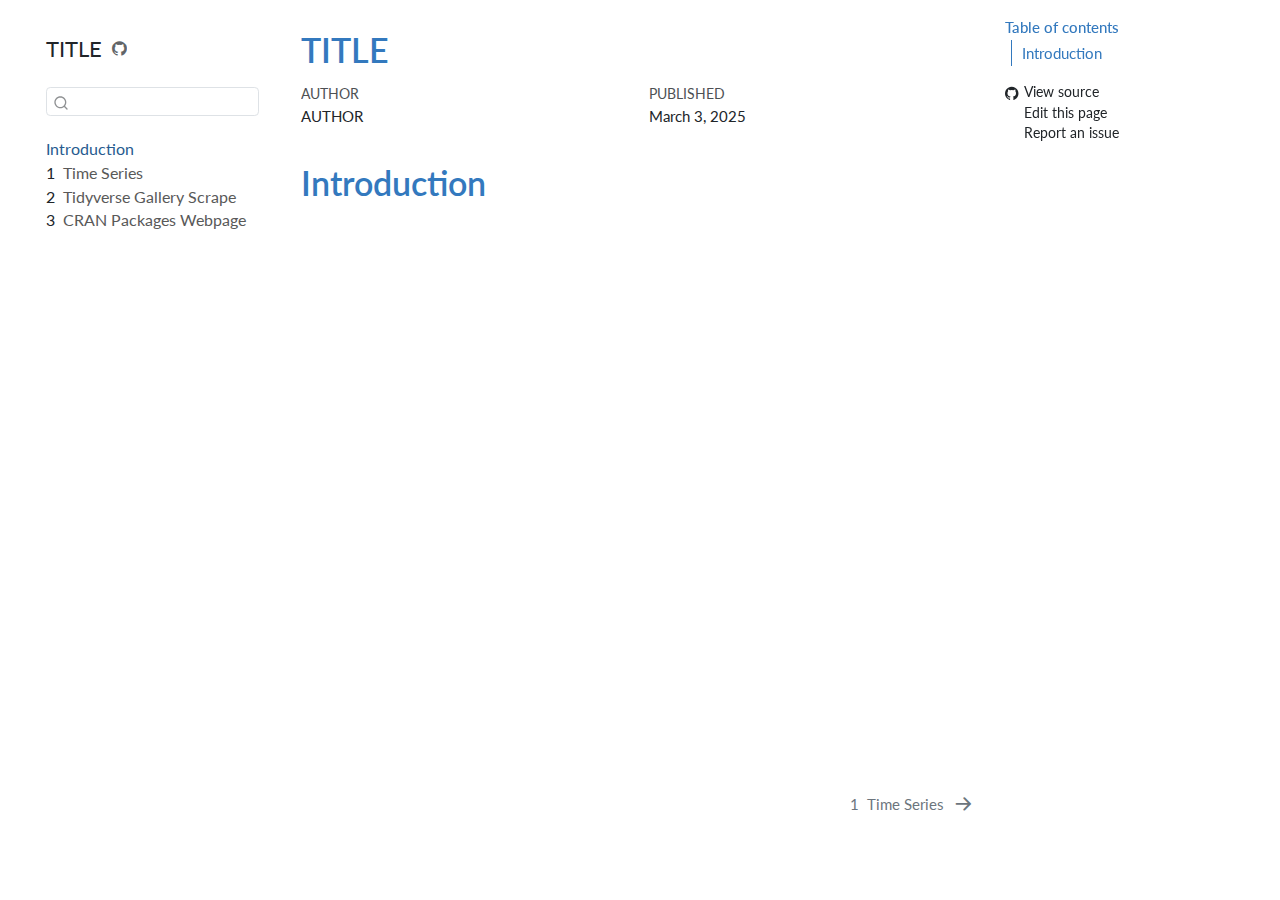
==== index.html @ 8b455f47 "Built site for gh-pages" ====
<!DOCTYPE html>
<html xmlns="http://www.w3.org/1999/xhtml" lang="en" xml:lang="en"><head>

<meta charset="utf-8">
<meta name="generator" content="quarto-1.6.42">

<meta name="viewport" content="width=device-width, initial-scale=1.0, user-scalable=yes">

<meta name="author" content="AUTHOR">
<meta name="dcterms.date" content="2025-03-03">

<title>TITLE</title>
<style>
code{white-space: pre-wrap;}
span.smallcaps{font-variant: small-caps;}
div.columns{display: flex; gap: min(4vw, 1.5em);}
div.column{flex: auto; overflow-x: auto;}
div.hanging-indent{margin-left: 1.5em; text-indent: -1.5em;}
ul.task-list{list-style: none;}
ul.task-list li input[type="checkbox"] {
  width: 0.8em;
  margin: 0 0.8em 0.2em -1em; /* quarto-specific, see https://github.com/quarto-dev/quarto-cli/issues/4556 */ 
  vertical-align: middle;
}
</style>


<script src="site_libs/quarto-nav/quarto-nav.js"></script>
<script src="site_libs/quarto-nav/headroom.min.js"></script>
<script src="site_libs/clipboard/clipboard.min.js"></script>
<script src="site_libs/quarto-search/autocomplete.umd.js"></script>
<script src="site_libs/quarto-search/fuse.min.js"></script>
<script src="site_libs/quarto-search/quarto-search.js"></script>
<meta name="quarto:offset" content="./">
<link href="./timeseries.html" rel="next">
<script src="site_libs/quarto-html/quarto.js"></script>
<script src="site_libs/quarto-html/popper.min.js"></script>
<script src="site_libs/quarto-html/tippy.umd.min.js"></script>
<script src="site_libs/quarto-html/anchor.min.js"></script>
<link href="site_libs/quarto-html/tippy.css" rel="stylesheet">
<link href="site_libs/quarto-html/quarto-syntax-highlighting-b891b38ab364706473ce60eca9eaa962.css" rel="stylesheet" id="quarto-text-highlighting-styles">
<script src="site_libs/bootstrap/bootstrap.min.js"></script>
<link href="site_libs/bootstrap/bootstrap-icons.css" rel="stylesheet">
<link href="site_libs/bootstrap/bootstrap-8e6ddb9742ebfa01f123bcba9d76fdf9.min.css" rel="stylesheet" append-hash="true" id="quarto-bootstrap" data-mode="light">
<script id="quarto-search-options" type="application/json">{
  "location": "sidebar",
  "copy-button": false,
  "collapse-after": 3,
  "panel-placement": "start",
  "type": "textbox",
  "limit": 50,
  "keyboard-shortcut": [
    "f",
    "/",
    "s"
  ],
  "show-item-context": false,
  "language": {
    "search-no-results-text": "No results",
    "search-matching-documents-text": "matching documents",
    "search-copy-link-title": "Copy link to search",
    "search-hide-matches-text": "Hide additional matches",
    "search-more-match-text": "more match in this document",
    "search-more-matches-text": "more matches in this document",
    "search-clear-button-title": "Clear",
    "search-text-placeholder": "",
    "search-detached-cancel-button-title": "Cancel",
    "search-submit-button-title": "Submit",
    "search-label": "Search"
  }
}</script>


</head>

<body class="nav-sidebar floating">

<div id="quarto-search-results"></div>
  <header id="quarto-header" class="headroom fixed-top">
  <nav class="quarto-secondary-nav">
    <div class="container-fluid d-flex">
      <button type="button" class="quarto-btn-toggle btn" data-bs-toggle="collapse" role="button" data-bs-target=".quarto-sidebar-collapse-item" aria-controls="quarto-sidebar" aria-expanded="false" aria-label="Toggle sidebar navigation" onclick="if (window.quartoToggleHeadroom) { window.quartoToggleHeadroom(); }">
        <i class="bi bi-layout-text-sidebar-reverse"></i>
      </button>
        <nav class="quarto-page-breadcrumbs" aria-label="breadcrumb"><ol class="breadcrumb"><li class="breadcrumb-item"><a href="./index.html">Introduction</a></li></ol></nav>
        <a class="flex-grow-1" role="navigation" data-bs-toggle="collapse" data-bs-target=".quarto-sidebar-collapse-item" aria-controls="quarto-sidebar" aria-expanded="false" aria-label="Toggle sidebar navigation" onclick="if (window.quartoToggleHeadroom) { window.quartoToggleHeadroom(); }">      
        </a>
      <button type="button" class="btn quarto-search-button" aria-label="Search" onclick="window.quartoOpenSearch();">
        <i class="bi bi-search"></i>
      </button>
    </div>
  </nav>
</header>
<!-- content -->
<div id="quarto-content" class="quarto-container page-columns page-rows-contents page-layout-article">
<!-- sidebar -->
  <nav id="quarto-sidebar" class="sidebar collapse collapse-horizontal quarto-sidebar-collapse-item sidebar-navigation floating overflow-auto">
    <div class="pt-lg-2 mt-2 text-left sidebar-header">
    <div class="sidebar-title mb-0 py-0">
      <a href="./">TITLE</a> 
        <div class="sidebar-tools-main">
    <a href="https://github.com/jtr13/ggwork" title="Source Code" class="quarto-navigation-tool px-1" aria-label="Source Code"><i class="bi bi-github"></i></a>
</div>
    </div>
      </div>
        <div class="mt-2 flex-shrink-0 align-items-center">
        <div class="sidebar-search">
        <div id="quarto-search" class="" title="Search"></div>
        </div>
        </div>
    <div class="sidebar-menu-container"> 
    <ul class="list-unstyled mt-1">
        <li class="sidebar-item">
  <div class="sidebar-item-container"> 
  <a href="./index.html" class="sidebar-item-text sidebar-link active">
 <span class="menu-text">Introduction</span></a>
  </div>
</li>
        <li class="sidebar-item">
  <div class="sidebar-item-container"> 
  <a href="./timeseries.html" class="sidebar-item-text sidebar-link">
 <span class="menu-text"><span class="chapter-number">1</span>&nbsp; <span class="chapter-title">Time Series</span></span></a>
  </div>
</li>
        <li class="sidebar-item">
  <div class="sidebar-item-container"> 
  <a href="./tidyverse_gallery_scrape.html" class="sidebar-item-text sidebar-link">
 <span class="menu-text"><span class="chapter-number">2</span>&nbsp; <span class="chapter-title">Tidyverse Gallery Scrape</span></span></a>
  </div>
</li>
        <li class="sidebar-item">
  <div class="sidebar-item-container"> 
  <a href="./cran_scrape.html" class="sidebar-item-text sidebar-link">
 <span class="menu-text"><span class="chapter-number">3</span>&nbsp; <span class="chapter-title">CRAN Packages Webpage</span></span></a>
  </div>
</li>
    </ul>
    </div>
</nav>
<div id="quarto-sidebar-glass" class="quarto-sidebar-collapse-item" data-bs-toggle="collapse" data-bs-target=".quarto-sidebar-collapse-item"></div>
<!-- margin-sidebar -->
    <div id="quarto-margin-sidebar" class="sidebar margin-sidebar">
        <nav id="TOC" role="doc-toc" class="toc-active">
    <h2 id="toc-title">Table of contents</h2>
   
  <ul>
  <li><a href="#introduction" id="toc-introduction" class="nav-link active" data-scroll-target="#introduction">Introduction</a></li>
  </ul>
<div class="toc-actions"><ul><li><a href="https://github.com/jtr13/ggwork/blob/main/index.qmd" class="toc-action"><i class="bi bi-github"></i>View source</a></li><li><a href="https://github.com/jtr13/ggwork/edit/main/index.qmd" class="toc-action"><i class="bi empty"></i>Edit this page</a></li><li><a href="https://github.com/jtr13/ggwork/issues/new" class="toc-action"><i class="bi empty"></i>Report an issue</a></li></ul></div></nav>
    </div>
<!-- main -->
<main class="content" id="quarto-document-content">

<header id="title-block-header" class="quarto-title-block default">
<div class="quarto-title">
<h1 class="title">TITLE</h1>
</div>



<div class="quarto-title-meta">

    <div>
    <div class="quarto-title-meta-heading">Author</div>
    <div class="quarto-title-meta-contents">
             <p>AUTHOR </p>
          </div>
  </div>
    
    <div>
    <div class="quarto-title-meta-heading">Published</div>
    <div class="quarto-title-meta-contents">
      <p class="date">March 3, 2025</p>
    </div>
  </div>
  
    
  </div>
  


</header>


<section id="introduction" class="level1 unnumbered">
<h1 class="unnumbered">Introduction</h1>


</section>

</main> <!-- /main -->
<script id="quarto-html-after-body" type="application/javascript">
window.document.addEventListener("DOMContentLoaded", function (event) {
  const toggleBodyColorMode = (bsSheetEl) => {
    const mode = bsSheetEl.getAttribute("data-mode");
    const bodyEl = window.document.querySelector("body");
    if (mode === "dark") {
      bodyEl.classList.add("quarto-dark");
      bodyEl.classList.remove("quarto-light");
    } else {
      bodyEl.classList.add("quarto-light");
      bodyEl.classList.remove("quarto-dark");
    }
  }
  const toggleBodyColorPrimary = () => {
    const bsSheetEl = window.document.querySelector("link#quarto-bootstrap");
    if (bsSheetEl) {
      toggleBodyColorMode(bsSheetEl);
    }
  }
  toggleBodyColorPrimary();  
  const icon = "";
  const anchorJS = new window.AnchorJS();
  anchorJS.options = {
    placement: 'right',
    icon: icon
  };
  anchorJS.add('.anchored');
  const isCodeAnnotation = (el) => {
    for (const clz of el.classList) {
      if (clz.startsWith('code-annotation-')) {                     
        return true;
      }
    }
    return false;
  }
  const onCopySuccess = function(e) {
    // button target
    const button = e.trigger;
    // don't keep focus
    button.blur();
    // flash "checked"
    button.classList.add('code-copy-button-checked');
    var currentTitle = button.getAttribute("title");
    button.setAttribute("title", "Copied!");
    let tooltip;
    if (window.bootstrap) {
      button.setAttribute("data-bs-toggle", "tooltip");
      button.setAttribute("data-bs-placement", "left");
      button.setAttribute("data-bs-title", "Copied!");
      tooltip = new bootstrap.Tooltip(button, 
        { trigger: "manual", 
          customClass: "code-copy-button-tooltip",
          offset: [0, -8]});
      tooltip.show();    
    }
    setTimeout(function() {
      if (tooltip) {
        tooltip.hide();
        button.removeAttribute("data-bs-title");
        button.removeAttribute("data-bs-toggle");
        button.removeAttribute("data-bs-placement");
      }
      button.setAttribute("title", currentTitle);
      button.classList.remove('code-copy-button-checked');
    }, 1000);
    // clear code selection
    e.clearSelection();
  }
  const getTextToCopy = function(trigger) {
      const codeEl = trigger.previousElementSibling.cloneNode(true);
      for (const childEl of codeEl.children) {
        if (isCodeAnnotation(childEl)) {
          childEl.remove();
        }
      }
      return codeEl.innerText;
  }
  const clipboard = new window.ClipboardJS('.code-copy-button:not([data-in-quarto-modal])', {
    text: getTextToCopy
  });
  clipboard.on('success', onCopySuccess);
  if (window.document.getElementById('quarto-embedded-source-code-modal')) {
    const clipboardModal = new window.ClipboardJS('.code-copy-button[data-in-quarto-modal]', {
      text: getTextToCopy,
      container: window.document.getElementById('quarto-embedded-source-code-modal')
    });
    clipboardModal.on('success', onCopySuccess);
  }
    var localhostRegex = new RegExp(/^(?:http|https):\/\/localhost\:?[0-9]*\//);
    var mailtoRegex = new RegExp(/^mailto:/);
      var filterRegex = new RegExp("https:\/\/jtr13\.github\.io\/ggwork");
    var isInternal = (href) => {
        return filterRegex.test(href) || localhostRegex.test(href) || mailtoRegex.test(href);
    }
    // Inspect non-navigation links and adorn them if external
 	var links = window.document.querySelectorAll('a[href]:not(.nav-link):not(.navbar-brand):not(.toc-action):not(.sidebar-link):not(.sidebar-item-toggle):not(.pagination-link):not(.no-external):not([aria-hidden]):not(.dropdown-item):not(.quarto-navigation-tool):not(.about-link)');
    for (var i=0; i<links.length; i++) {
      const link = links[i];
      if (!isInternal(link.href)) {
        // undo the damage that might have been done by quarto-nav.js in the case of
        // links that we want to consider external
        if (link.dataset.originalHref !== undefined) {
          link.href = link.dataset.originalHref;
        }
      }
    }
  function tippyHover(el, contentFn, onTriggerFn, onUntriggerFn) {
    const config = {
      allowHTML: true,
      maxWidth: 500,
      delay: 100,
      arrow: false,
      appendTo: function(el) {
          return el.parentElement;
      },
      interactive: true,
      interactiveBorder: 10,
      theme: 'quarto',
      placement: 'bottom-start',
    };
    if (contentFn) {
      config.content = contentFn;
    }
    if (onTriggerFn) {
      config.onTrigger = onTriggerFn;
    }
    if (onUntriggerFn) {
      config.onUntrigger = onUntriggerFn;
    }
    window.tippy(el, config); 
  }
  const noterefs = window.document.querySelectorAll('a[role="doc-noteref"]');
  for (var i=0; i<noterefs.length; i++) {
    const ref = noterefs[i];
    tippyHover(ref, function() {
      // use id or data attribute instead here
      let href = ref.getAttribute('data-footnote-href') || ref.getAttribute('href');
      try { href = new URL(href).hash; } catch {}
      const id = href.replace(/^#\/?/, "");
      const note = window.document.getElementById(id);
      if (note) {
        return note.innerHTML;
      } else {
        return "";
      }
    });
  }
  const xrefs = window.document.querySelectorAll('a.quarto-xref');
  const processXRef = (id, note) => {
    // Strip column container classes
    const stripColumnClz = (el) => {
      el.classList.remove("page-full", "page-columns");
      if (el.children) {
        for (const child of el.children) {
          stripColumnClz(child);
        }
      }
    }
    stripColumnClz(note)
    if (id === null || id.startsWith('sec-')) {
      // Special case sections, only their first couple elements
      const container = document.createElement("div");
      if (note.children && note.children.length > 2) {
        container.appendChild(note.children[0].cloneNode(true));
        for (let i = 1; i < note.children.length; i++) {
          const child = note.children[i];
          if (child.tagName === "P" && child.innerText === "") {
            continue;
          } else {
            container.appendChild(child.cloneNode(true));
            break;
          }
        }
        if (window.Quarto?.typesetMath) {
          window.Quarto.typesetMath(container);
        }
        return container.innerHTML
      } else {
        if (window.Quarto?.typesetMath) {
          window.Quarto.typesetMath(note);
        }
        return note.innerHTML;
      }
    } else {
      // Remove any anchor links if they are present
      const anchorLink = note.querySelector('a.anchorjs-link');
      if (anchorLink) {
        anchorLink.remove();
      }
      if (window.Quarto?.typesetMath) {
        window.Quarto.typesetMath(note);
      }
      if (note.classList.contains("callout")) {
        return note.outerHTML;
      } else {
        return note.innerHTML;
      }
    }
  }
  for (var i=0; i<xrefs.length; i++) {
    const xref = xrefs[i];
    tippyHover(xref, undefined, function(instance) {
      instance.disable();
      let url = xref.getAttribute('href');
      let hash = undefined; 
      if (url.startsWith('#')) {
        hash = url;
      } else {
        try { hash = new URL(url).hash; } catch {}
      }
      if (hash) {
        const id = hash.replace(/^#\/?/, "");
        const note = window.document.getElementById(id);
        if (note !== null) {
          try {
            const html = processXRef(id, note.cloneNode(true));
            instance.setContent(html);
          } finally {
            instance.enable();
            instance.show();
          }
        } else {
          // See if we can fetch this
          fetch(url.split('#')[0])
          .then(res => res.text())
          .then(html => {
            const parser = new DOMParser();
            const htmlDoc = parser.parseFromString(html, "text/html");
            const note = htmlDoc.getElementById(id);
            if (note !== null) {
              const html = processXRef(id, note);
              instance.setContent(html);
            } 
          }).finally(() => {
            instance.enable();
            instance.show();
          });
        }
      } else {
        // See if we can fetch a full url (with no hash to target)
        // This is a special case and we should probably do some content thinning / targeting
        fetch(url)
        .then(res => res.text())
        .then(html => {
          const parser = new DOMParser();
          const htmlDoc = parser.parseFromString(html, "text/html");
          const note = htmlDoc.querySelector('main.content');
          if (note !== null) {
            // This should only happen for chapter cross references
            // (since there is no id in the URL)
            // remove the first header
            if (note.children.length > 0 && note.children[0].tagName === "HEADER") {
              note.children[0].remove();
            }
            const html = processXRef(null, note);
            instance.setContent(html);
          } 
        }).finally(() => {
          instance.enable();
          instance.show();
        });
      }
    }, function(instance) {
    });
  }
      let selectedAnnoteEl;
      const selectorForAnnotation = ( cell, annotation) => {
        let cellAttr = 'data-code-cell="' + cell + '"';
        let lineAttr = 'data-code-annotation="' +  annotation + '"';
        const selector = 'span[' + cellAttr + '][' + lineAttr + ']';
        return selector;
      }
      const selectCodeLines = (annoteEl) => {
        const doc = window.document;
        const targetCell = annoteEl.getAttribute("data-target-cell");
        const targetAnnotation = annoteEl.getAttribute("data-target-annotation");
        const annoteSpan = window.document.querySelector(selectorForAnnotation(targetCell, targetAnnotation));
        const lines = annoteSpan.getAttribute("data-code-lines").split(",");
        const lineIds = lines.map((line) => {
          return targetCell + "-" + line;
        })
        let top = null;
        let height = null;
        let parent = null;
        if (lineIds.length > 0) {
            //compute the position of the single el (top and bottom and make a div)
            const el = window.document.getElementById(lineIds[0]);
            top = el.offsetTop;
            height = el.offsetHeight;
            parent = el.parentElement.parentElement;
          if (lineIds.length > 1) {
            const lastEl = window.document.getElementById(lineIds[lineIds.length - 1]);
            const bottom = lastEl.offsetTop + lastEl.offsetHeight;
            height = bottom - top;
          }
          if (top !== null && height !== null && parent !== null) {
            // cook up a div (if necessary) and position it 
            let div = window.document.getElementById("code-annotation-line-highlight");
            if (div === null) {
              div = window.document.createElement("div");
              div.setAttribute("id", "code-annotation-line-highlight");
              div.style.position = 'absolute';
              parent.appendChild(div);
            }
            div.style.top = top - 2 + "px";
            div.style.height = height + 4 + "px";
            div.style.left = 0;
            let gutterDiv = window.document.getElementById("code-annotation-line-highlight-gutter");
            if (gutterDiv === null) {
              gutterDiv = window.document.createElement("div");
              gutterDiv.setAttribute("id", "code-annotation-line-highlight-gutter");
              gutterDiv.style.position = 'absolute';
              const codeCell = window.document.getElementById(targetCell);
              const gutter = codeCell.querySelector('.code-annotation-gutter');
              gutter.appendChild(gutterDiv);
            }
            gutterDiv.style.top = top - 2 + "px";
            gutterDiv.style.height = height + 4 + "px";
          }
          selectedAnnoteEl = annoteEl;
        }
      };
      const unselectCodeLines = () => {
        const elementsIds = ["code-annotation-line-highlight", "code-annotation-line-highlight-gutter"];
        elementsIds.forEach((elId) => {
          const div = window.document.getElementById(elId);
          if (div) {
            div.remove();
          }
        });
        selectedAnnoteEl = undefined;
      };
        // Handle positioning of the toggle
    window.addEventListener(
      "resize",
      throttle(() => {
        elRect = undefined;
        if (selectedAnnoteEl) {
          selectCodeLines(selectedAnnoteEl);
        }
      }, 10)
    );
    function throttle(fn, ms) {
    let throttle = false;
    let timer;
      return (...args) => {
        if(!throttle) { // first call gets through
            fn.apply(this, args);
            throttle = true;
        } else { // all the others get throttled
            if(timer) clearTimeout(timer); // cancel #2
            timer = setTimeout(() => {
              fn.apply(this, args);
              timer = throttle = false;
            }, ms);
        }
      };
    }
      // Attach click handler to the DT
      const annoteDls = window.document.querySelectorAll('dt[data-target-cell]');
      for (const annoteDlNode of annoteDls) {
        annoteDlNode.addEventListener('click', (event) => {
          const clickedEl = event.target;
          if (clickedEl !== selectedAnnoteEl) {
            unselectCodeLines();
            const activeEl = window.document.querySelector('dt[data-target-cell].code-annotation-active');
            if (activeEl) {
              activeEl.classList.remove('code-annotation-active');
            }
            selectCodeLines(clickedEl);
            clickedEl.classList.add('code-annotation-active');
          } else {
            // Unselect the line
            unselectCodeLines();
            clickedEl.classList.remove('code-annotation-active');
          }
        });
      }
  const findCites = (el) => {
    const parentEl = el.parentElement;
    if (parentEl) {
      const cites = parentEl.dataset.cites;
      if (cites) {
        return {
          el,
          cites: cites.split(' ')
        };
      } else {
        return findCites(el.parentElement)
      }
    } else {
      return undefined;
    }
  };
  var bibliorefs = window.document.querySelectorAll('a[role="doc-biblioref"]');
  for (var i=0; i<bibliorefs.length; i++) {
    const ref = bibliorefs[i];
    const citeInfo = findCites(ref);
    if (citeInfo) {
      tippyHover(citeInfo.el, function() {
        var popup = window.document.createElement('div');
        citeInfo.cites.forEach(function(cite) {
          var citeDiv = window.document.createElement('div');
          citeDiv.classList.add('hanging-indent');
          citeDiv.classList.add('csl-entry');
          var biblioDiv = window.document.getElementById('ref-' + cite);
          if (biblioDiv) {
            citeDiv.innerHTML = biblioDiv.innerHTML;
          }
          popup.appendChild(citeDiv);
        });
        return popup.innerHTML;
      });
    }
  }
});
</script>
<nav class="page-navigation">
  <div class="nav-page nav-page-previous">
  </div>
  <div class="nav-page nav-page-next">
      <a href="./timeseries.html" class="pagination-link" aria-label="Time Series">
        <span class="nav-page-text"><span class="chapter-number">1</span>&nbsp; <span class="chapter-title">Time Series</span></span> <i class="bi bi-arrow-right-short"></i>
      </a>
  </div>
</nav>
</div> <!-- /content -->




<footer class="footer"><div class="nav-footer"><div class="nav-footer-center"><div class="toc-actions d-sm-block d-md-none"><ul><li><a href="https://github.com/jtr13/ggwork/blob/main/index.qmd" class="toc-action"><i class="bi bi-github"></i>View source</a></li><li><a href="https://github.com/jtr13/ggwork/edit/main/index.qmd" class="toc-action"><i class="bi empty"></i>Edit this page</a></li><li><a href="https://github.com/jtr13/ggwork/issues/new" class="toc-action"><i class="bi empty"></i>Report an issue</a></li></ul></div></div></div></footer></body></html>
---- site_libs/quarto-html/tippy.css ----
.tippy-box[data-animation=fade][data-state=hidden]{opacity:0}[data-tippy-root]{max-width:calc(100vw - 10px)}.tippy-box{position:relative;background-color:#333;color:#fff;border-radius:4px;font-size:14px;line-height:1.4;white-space:normal;outline:0;transition-property:transform,visibility,opacity}.tippy-box[data-placement^=top]>.tippy-arrow{bottom:0}.tippy-box[data-placement^=top]>.tippy-arrow:before{bottom:-7px;left:0;border-width:8px 8px 0;border-top-color:initial;transform-origin:center top}.tippy-box[data-placement^=bottom]>.tippy-arrow{top:0}.tippy-box[data-placement^=bottom]>.tippy-arrow:before{top:-7px;left:0;border-width:0 8px 8px;border-bottom-color:initial;transform-origin:center bottom}.tippy-box[data-placement^=left]>.tippy-arrow{right:0}.tippy-box[data-placement^=left]>.tippy-arrow:before{border-width:8px 0 8px 8px;border-left-color:initial;right:-7px;transform-origin:center left}.tippy-box[data-placement^=right]>.tippy-arrow{left:0}.tippy-box[data-placement^=right]>.tippy-arrow:before{left:-7px;border-width:8px 8px 8px 0;border-right-color:initial;transform-origin:center right}.tippy-box[data-inertia][data-state=visible]{transition-timing-function:cubic-bezier(.54,1.5,.38,1.11)}.tippy-arrow{width:16px;height:16px;color:#333}.tippy-arrow:before{content:"";position:absolute;border-color:transparent;border-style:solid}.tippy-content{position:relative;padding:5px 9px;z-index:1}
---- site_libs/quarto-html/quarto-syntax-highlighting-b891b38ab364706473ce60eca9eaa962.css ----
/* quarto syntax highlight colors */
:root {
  --quarto-hl-at-color: #9753B8;
  --quarto-hl-fu-color: #3379be;
  --quarto-hl-sc-color: #ff5500;
  --quarto-hl-st-color: #666666;
  --quarto-hl-dv-color: #666666;
  --quarto-hl-co-color: #666666;
  --quarto-hl-fl-color: #666666;
  --quarto-hl-kw-color: #000000;
  --quarto-hl-va-color: #0057ae;
  --quarto-hl-cf-color: #000000;
  --quarto-hl-op-color: #000000;
  --quarto-hl-bu-color: #644a9b;
  --quarto-hl-ex-color: #0095ff;
  --quarto-hl-pp-color: #006e28;
  --quarto-hl-ch-color: #924c9d;
  --quarto-hl-vs-color: #ea0404;
  --quarto-hl-ss-color: #ff5500;
  --quarto-hl-im-color: #644a9b;
  --quarto-hl-dt-color: #0057ae;
  --quarto-hl-bn-color: #b08000;
  --quarto-hl-cn-color: #aa5500;
  --quarto-hl-do-color: #607880;
  --quarto-hl-an-color: #ca60ca;
  --quarto-hl-cv-color: #0095ff;
  --quarto-hl-re-color: #0057ae;
  --quarto-hl-in-color: #d2d2d2;
  --quarto-hl-wa-color: #d2d2d2;
  --quarto-hl-al-color: #bf0303;
  --quarto-hl-er-color: #bf0303;
}

/* other quarto variables */
:root {
  --quarto-font-monospace: SFMono-Regular, Menlo, Monaco, Consolas, "Liberation Mono", "Courier New", monospace;
}

pre > code.sourceCode > span {
  color: #000000;
  font-style: inherit;
}

code span {
  color: #000000;
  font-style: inherit;
}

code.sourceCode > span {
  color: #000000;
  font-style: inherit;
}

div.sourceCode,
div.sourceCode pre.sourceCode {
  color: #000000;
  font-style: inherit;
}

code span.at {
  color: #9753B8;
  font-weight: bold;
}

code span.fu {
  color: #3379be;
  font-weight: bold;
}

code span.sc {
  color: #ff5500;
  font-weight: bold;
}

code span.st {
  color: #666666;
}

code span.dv {
  color: #666666;
}

code span.co {
  color: #666666;
}

code span.fl {
  color: #666666;
}

code span.kw {
  color: #000000;
  font-weight: bold;
}

code span.va {
  color: #0057ae;
}

code span.cf {
  color: #000000;
  font-weight: bold;
}

code span.op {
  color: #000000;
}

code span.bu {
  color: #644a9b;
}

code span.ex {
  color: #0095ff;
  font-weight: bold;
}

code span.pp {
  color: #006e28;
}

code span.ch {
  color: #924c9d;
}

code span.vs {
  color: #ea0404;
}

code span.ss {
  color: #ff5500;
}

code span.im {
  color: #644a9b;
}

code span.dt {
  color: #0057ae;
}

code span.bn {
  color: #b08000;
}

code span.cn {
  color: #aa5500;
}

code span.do {
  color: #607880;
}

code span.an {
  color: #ca60ca;
}

code span.cv {
  color: #0095ff;
}

code span.re {
  color: #0057ae;
  background-color: #e0e9f8;
}

code span.in {
  color: #d2d2d2;
}

code span.wa {
  color: #d2d2d2;
}

code span.al {
  color: #bf0303;
  background-color: #f7e6e6;
  font-weight: bold;
}

code span.er {
  color: #bf0303;
  text-decoration: underline;
}

.prevent-inlining {
  content: "</";
}

/*# sourceMappingURL=41fa442ffab8905fe16fb743f2e4d808.css.map */
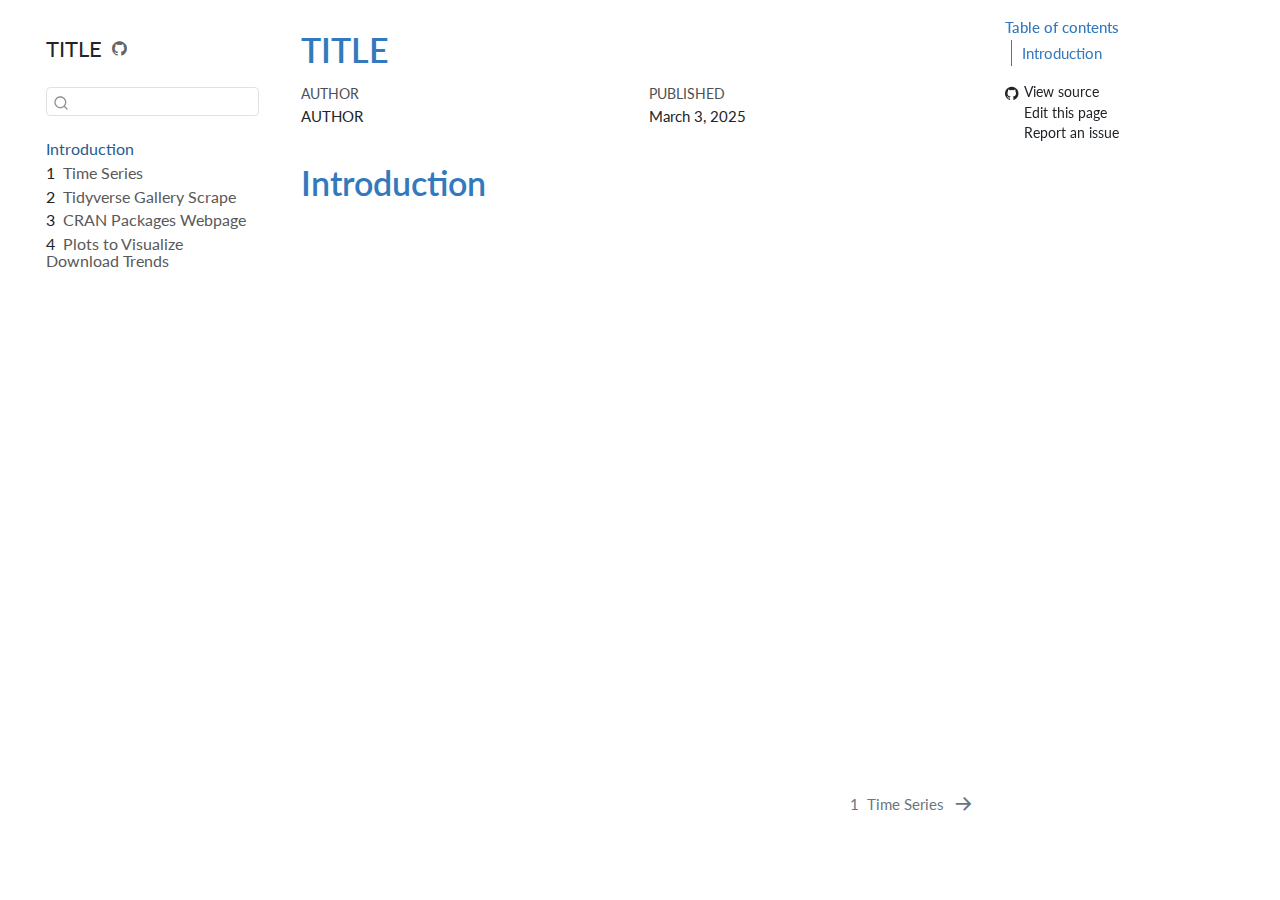
==== commit 72f50c61: "Built site for gh-pages" ====
--- a/index.html
+++ b/index.html
@@ -132,6 +132,12 @@
   <div class="sidebar-item-container"> 
   <a href="./cran_scrape.html" class="sidebar-item-text sidebar-link">
  <span class="menu-text"><span class="chapter-number">3</span>&nbsp; <span class="chapter-title">CRAN Packages Webpage</span></span></a>
+  </div>
+</li>
+        <li class="sidebar-item">
+  <div class="sidebar-item-container"> 
+  <a href="./cd_plots.html" class="sidebar-item-text sidebar-link">
+ <span class="menu-text"><span class="chapter-number">4</span>&nbsp; <span class="chapter-title">Plots to Visualize Download Trends</span></span></a>
   </div>
 </li>
     </ul>
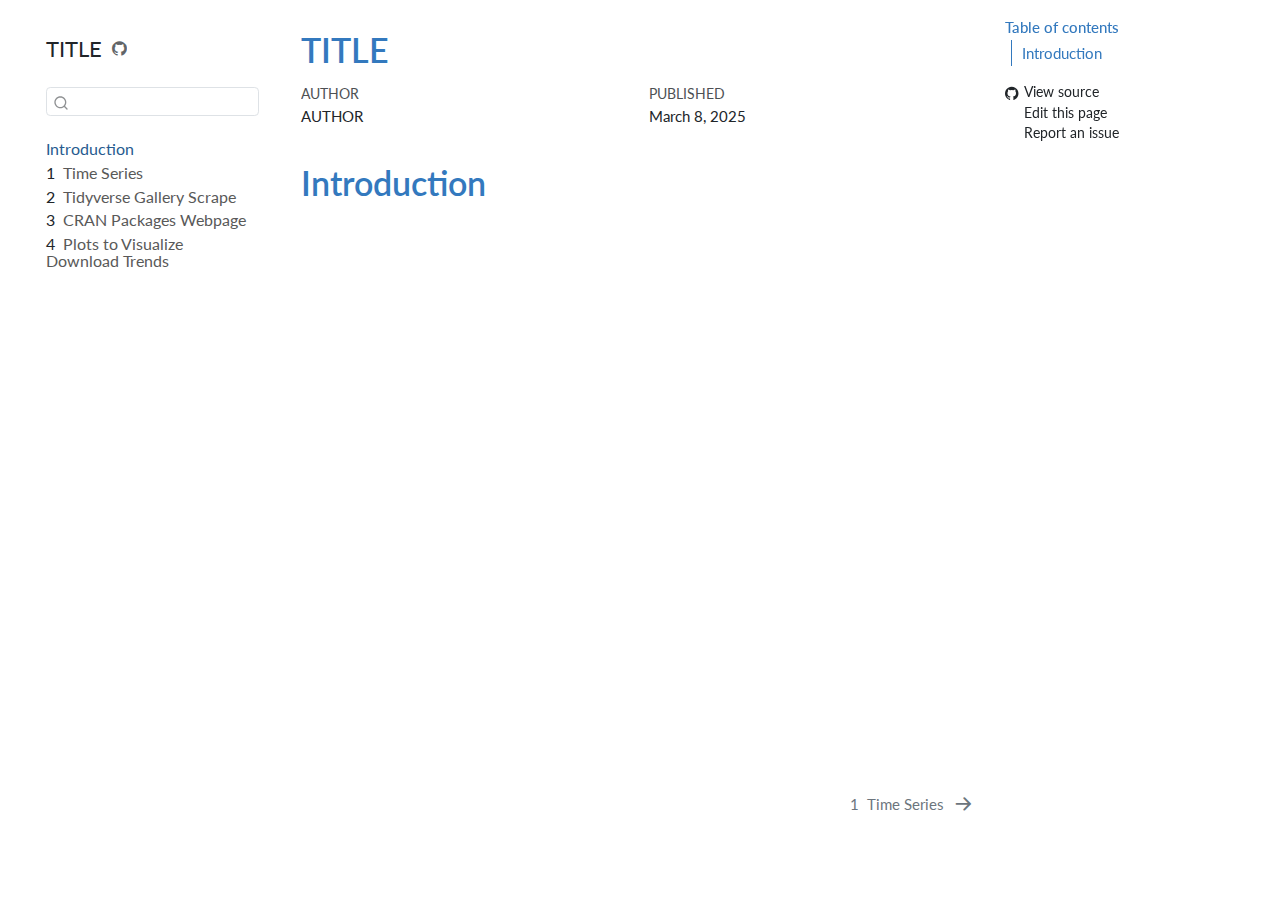
==== commit 1eff1d14: "Built site for gh-pages" ====
--- a/index.html
+++ b/index.html
@@ -7,7 +7,7 @@
 <meta name="viewport" content="width=device-width, initial-scale=1.0, user-scalable=yes">
 
 <meta name="author" content="AUTHOR">
-<meta name="dcterms.date" content="2025-03-03">
+<meta name="dcterms.date" content="2025-03-08">
 
 <title>TITLE</title>
 <style>
@@ -176,7 +176,7 @@
     <div>
     <div class="quarto-title-meta-heading">Published</div>
     <div class="quarto-title-meta-contents">
-      <p class="date">March 3, 2025</p>
+      <p class="date">March 8, 2025</p>
     </div>
   </div>
   
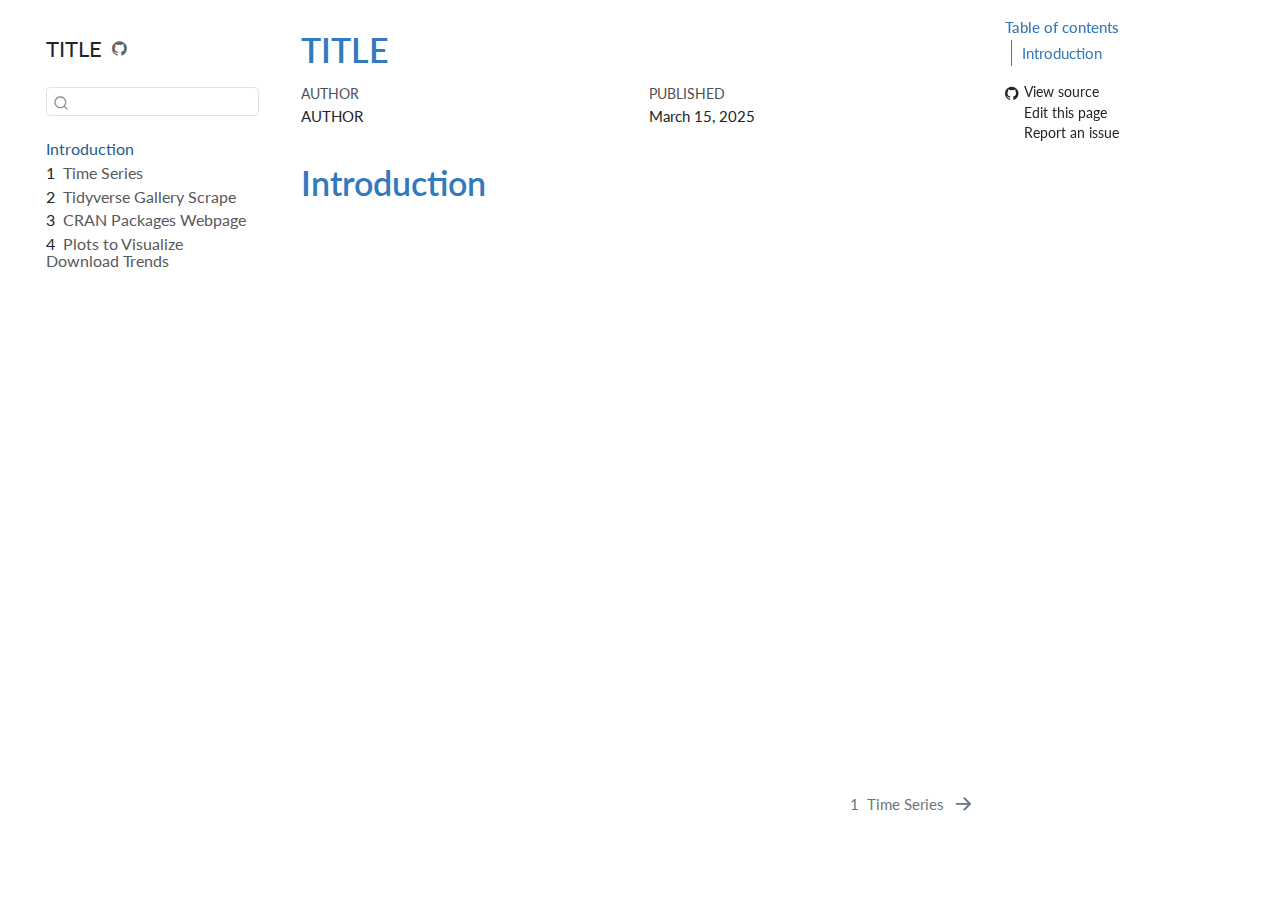
==== commit 62935b1e: "Built site for gh-pages" ====
--- a/index.html
+++ b/index.html
@@ -7,7 +7,7 @@
 <meta name="viewport" content="width=device-width, initial-scale=1.0, user-scalable=yes">
 
 <meta name="author" content="AUTHOR">
-<meta name="dcterms.date" content="2025-03-08">
+<meta name="dcterms.date" content="2025-03-15">
 
 <title>TITLE</title>
 <style>
@@ -176,7 +176,7 @@
     <div>
     <div class="quarto-title-meta-heading">Published</div>
     <div class="quarto-title-meta-contents">
-      <p class="date">March 8, 2025</p>
+      <p class="date">March 15, 2025</p>
     </div>
   </div>
   
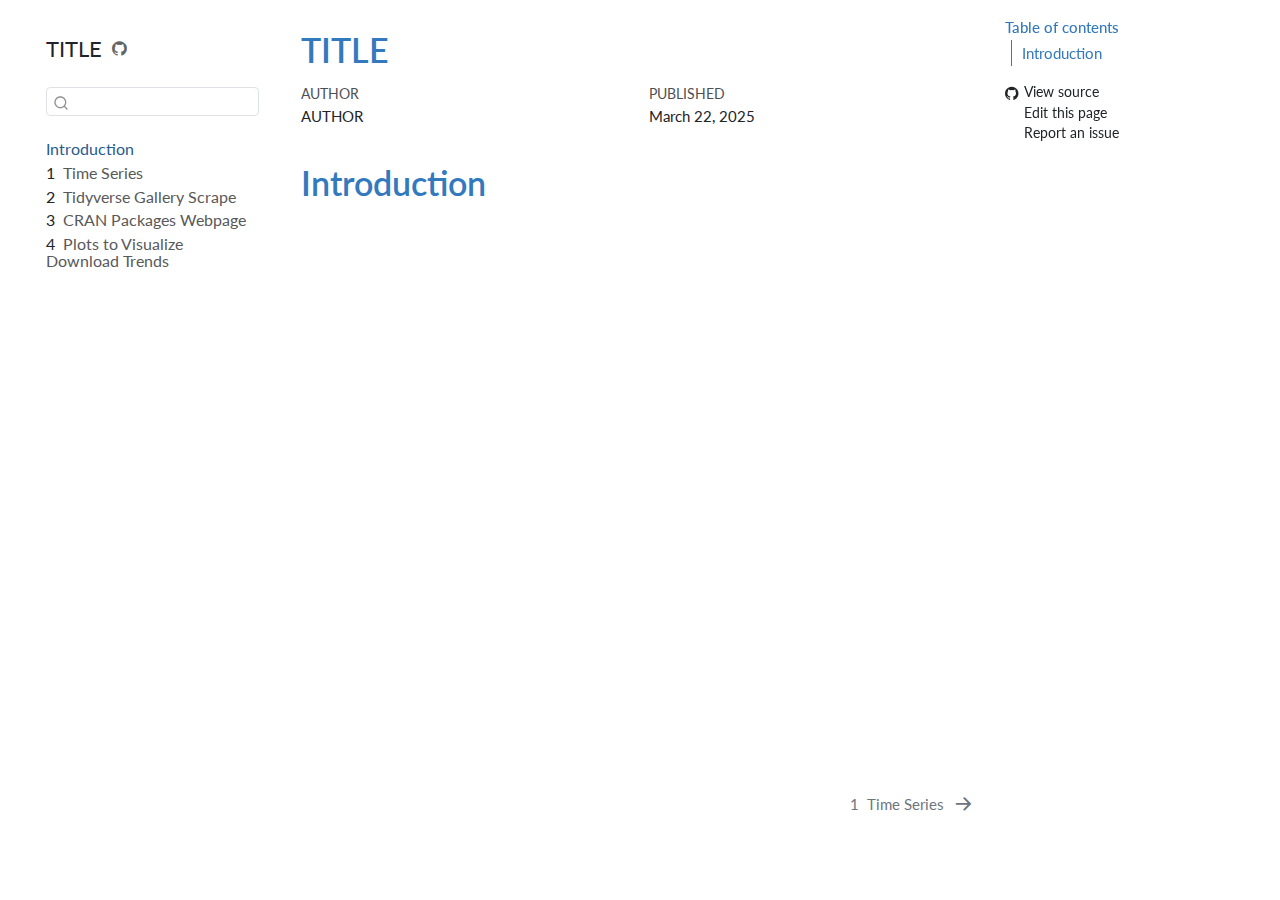
==== commit bcb8958d: "Built site for gh-pages" ====
--- a/index.html
+++ b/index.html
@@ -7,7 +7,7 @@
 <meta name="viewport" content="width=device-width, initial-scale=1.0, user-scalable=yes">
 
 <meta name="author" content="AUTHOR">
-<meta name="dcterms.date" content="2025-03-15">
+<meta name="dcterms.date" content="2025-03-22">
 
 <title>TITLE</title>
 <style>
@@ -176,7 +176,7 @@
     <div>
     <div class="quarto-title-meta-heading">Published</div>
     <div class="quarto-title-meta-contents">
-      <p class="date">March 15, 2025</p>
+      <p class="date">March 22, 2025</p>
     </div>
   </div>
   
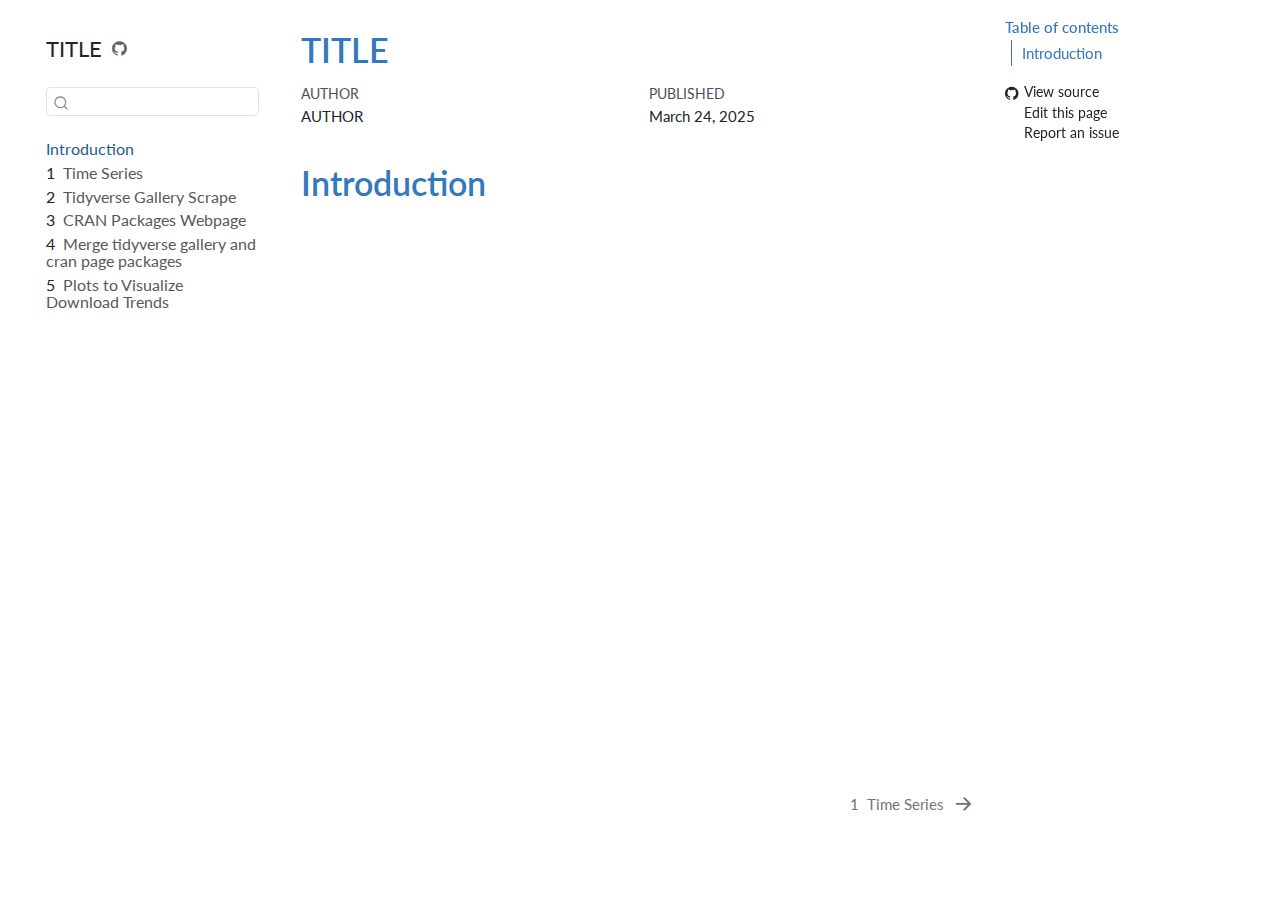
==== commit 25d7462c: "Built site for gh-pages" ====
--- a/index.html
+++ b/index.html
@@ -7,7 +7,7 @@
 <meta name="viewport" content="width=device-width, initial-scale=1.0, user-scalable=yes">
 
 <meta name="author" content="AUTHOR">
-<meta name="dcterms.date" content="2025-03-22">
+<meta name="dcterms.date" content="2025-03-24">
 
 <title>TITLE</title>
 <style>
@@ -136,8 +136,14 @@
 </li>
         <li class="sidebar-item">
   <div class="sidebar-item-container"> 
+  <a href="./gallery_cran_merge.html" class="sidebar-item-text sidebar-link">
+ <span class="menu-text"><span class="chapter-number">4</span>&nbsp; <span class="chapter-title">Merge tidyverse gallery and cran page packages</span></span></a>
+  </div>
+</li>
+        <li class="sidebar-item">
+  <div class="sidebar-item-container"> 
   <a href="./cd_plots.html" class="sidebar-item-text sidebar-link">
- <span class="menu-text"><span class="chapter-number">4</span>&nbsp; <span class="chapter-title">Plots to Visualize Download Trends</span></span></a>
+ <span class="menu-text"><span class="chapter-number">5</span>&nbsp; <span class="chapter-title">Plots to Visualize Download Trends</span></span></a>
   </div>
 </li>
     </ul>
@@ -176,7 +182,7 @@
     <div>
     <div class="quarto-title-meta-heading">Published</div>
     <div class="quarto-title-meta-contents">
-      <p class="date">March 22, 2025</p>
+      <p class="date">March 24, 2025</p>
     </div>
   </div>
   
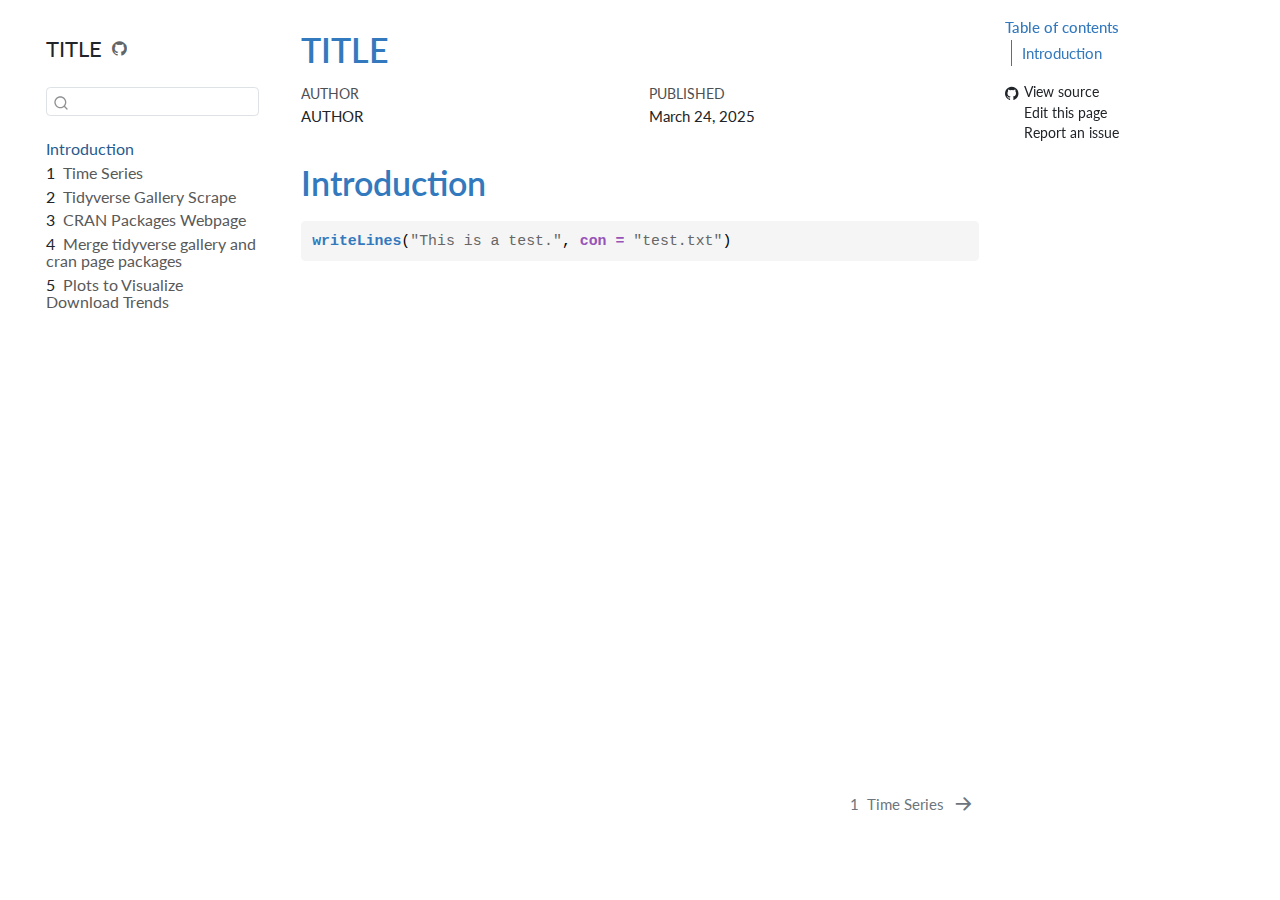
==== commit 2a9905d5: "Built site for gh-pages" ====
--- a/index.html
+++ b/index.html
@@ -21,6 +21,40 @@
   width: 0.8em;
   margin: 0 0.8em 0.2em -1em; /* quarto-specific, see https://github.com/quarto-dev/quarto-cli/issues/4556 */ 
   vertical-align: middle;
+}
+/* CSS for syntax highlighting */
+pre > code.sourceCode { white-space: pre; position: relative; }
+pre > code.sourceCode > span { line-height: 1.25; }
+pre > code.sourceCode > span:empty { height: 1.2em; }
+.sourceCode { overflow: visible; }
+code.sourceCode > span { color: inherit; text-decoration: inherit; }
+div.sourceCode { margin: 1em 0; }
+pre.sourceCode { margin: 0; }
+@media screen {
+div.sourceCode { overflow: auto; }
+}
+@media print {
+pre > code.sourceCode { white-space: pre-wrap; }
+pre > code.sourceCode > span { display: inline-block; text-indent: -5em; padding-left: 5em; }
+}
+pre.numberSource code
+  { counter-reset: source-line 0; }
+pre.numberSource code > span
+  { position: relative; left: -4em; counter-increment: source-line; }
+pre.numberSource code > span > a:first-child::before
+  { content: counter(source-line);
+    position: relative; left: -1em; text-align: right; vertical-align: baseline;
+    border: none; display: inline-block;
+    -webkit-touch-callout: none; -webkit-user-select: none;
+    -khtml-user-select: none; -moz-user-select: none;
+    -ms-user-select: none; user-select: none;
+    padding: 0 4px; width: 4em;
+  }
+pre.numberSource { margin-left: 3em;  padding-left: 4px; }
+div.sourceCode
+  {   }
+@media screen {
+pre > code.sourceCode > span > a:first-child::before { text-decoration: underline; }
 }
 </style>
 
@@ -196,6 +230,9 @@
 
 <section id="introduction" class="level1 unnumbered">
 <h1 class="unnumbered">Introduction</h1>
+<div class="cell" data-layout-align="center">
+<div class="sourceCode cell-code" id="cb1"><pre class="sourceCode r code-with-copy"><code class="sourceCode r"><span id="cb1-1"><a href="#cb1-1" aria-hidden="true" tabindex="-1"></a><span class="fu">writeLines</span>(<span class="st">"This is a test."</span>, <span class="at">con =</span> <span class="st">"test.txt"</span>)</span></code><button title="Copy to Clipboard" class="code-copy-button"><i class="bi"></i></button></pre></div>
+</div>
 
 
 </section>
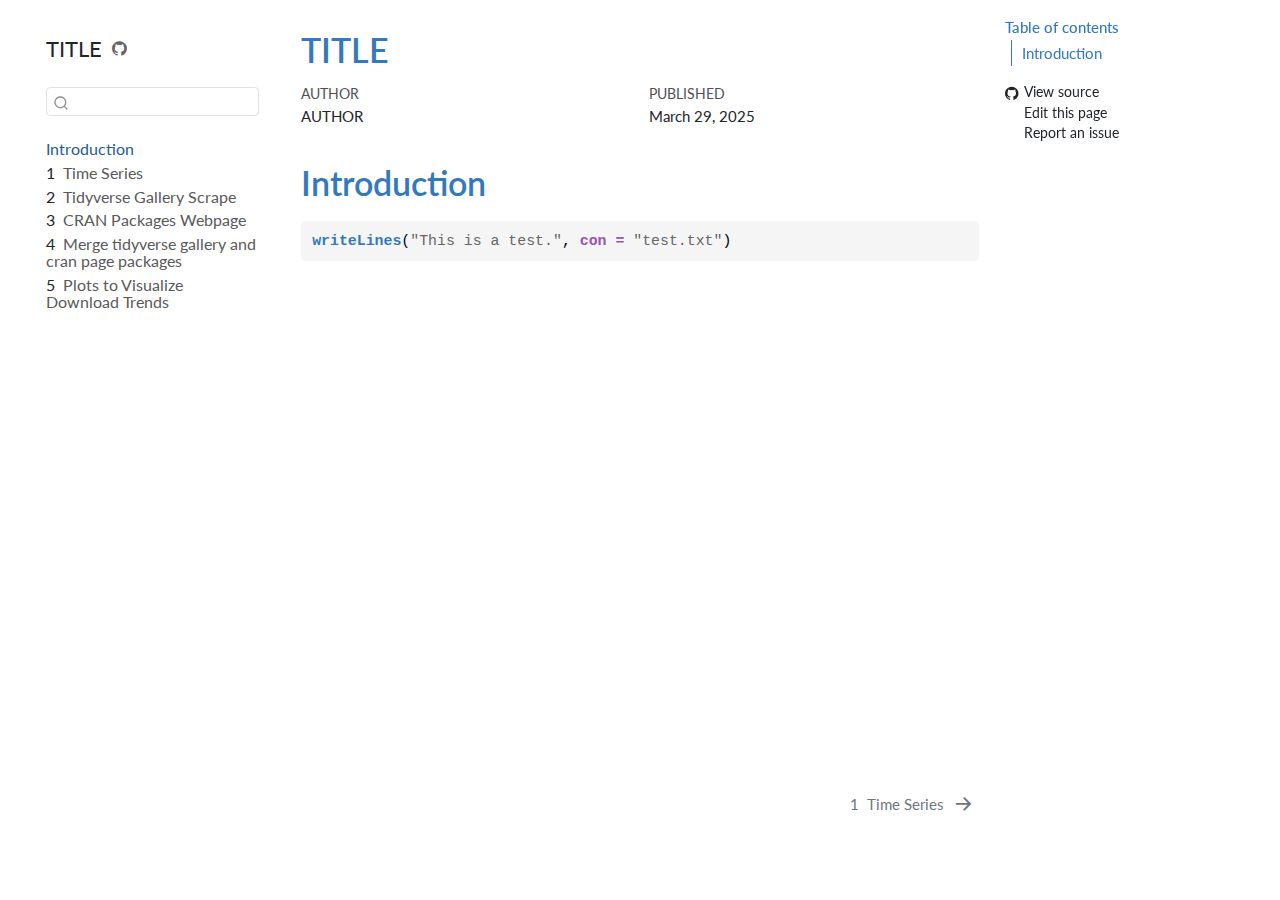
==== commit 2b50365e: "Built site for gh-pages" ====
--- a/index.html
+++ b/index.html
@@ -7,7 +7,7 @@
 <meta name="viewport" content="width=device-width, initial-scale=1.0, user-scalable=yes">
 
 <meta name="author" content="AUTHOR">
-<meta name="dcterms.date" content="2025-03-24">
+<meta name="dcterms.date" content="2025-03-29">
 
 <title>TITLE</title>
 <style>
@@ -216,7 +216,7 @@
     <div>
     <div class="quarto-title-meta-heading">Published</div>
     <div class="quarto-title-meta-contents">
-      <p class="date">March 24, 2025</p>
+      <p class="date">March 29, 2025</p>
     </div>
   </div>
   
